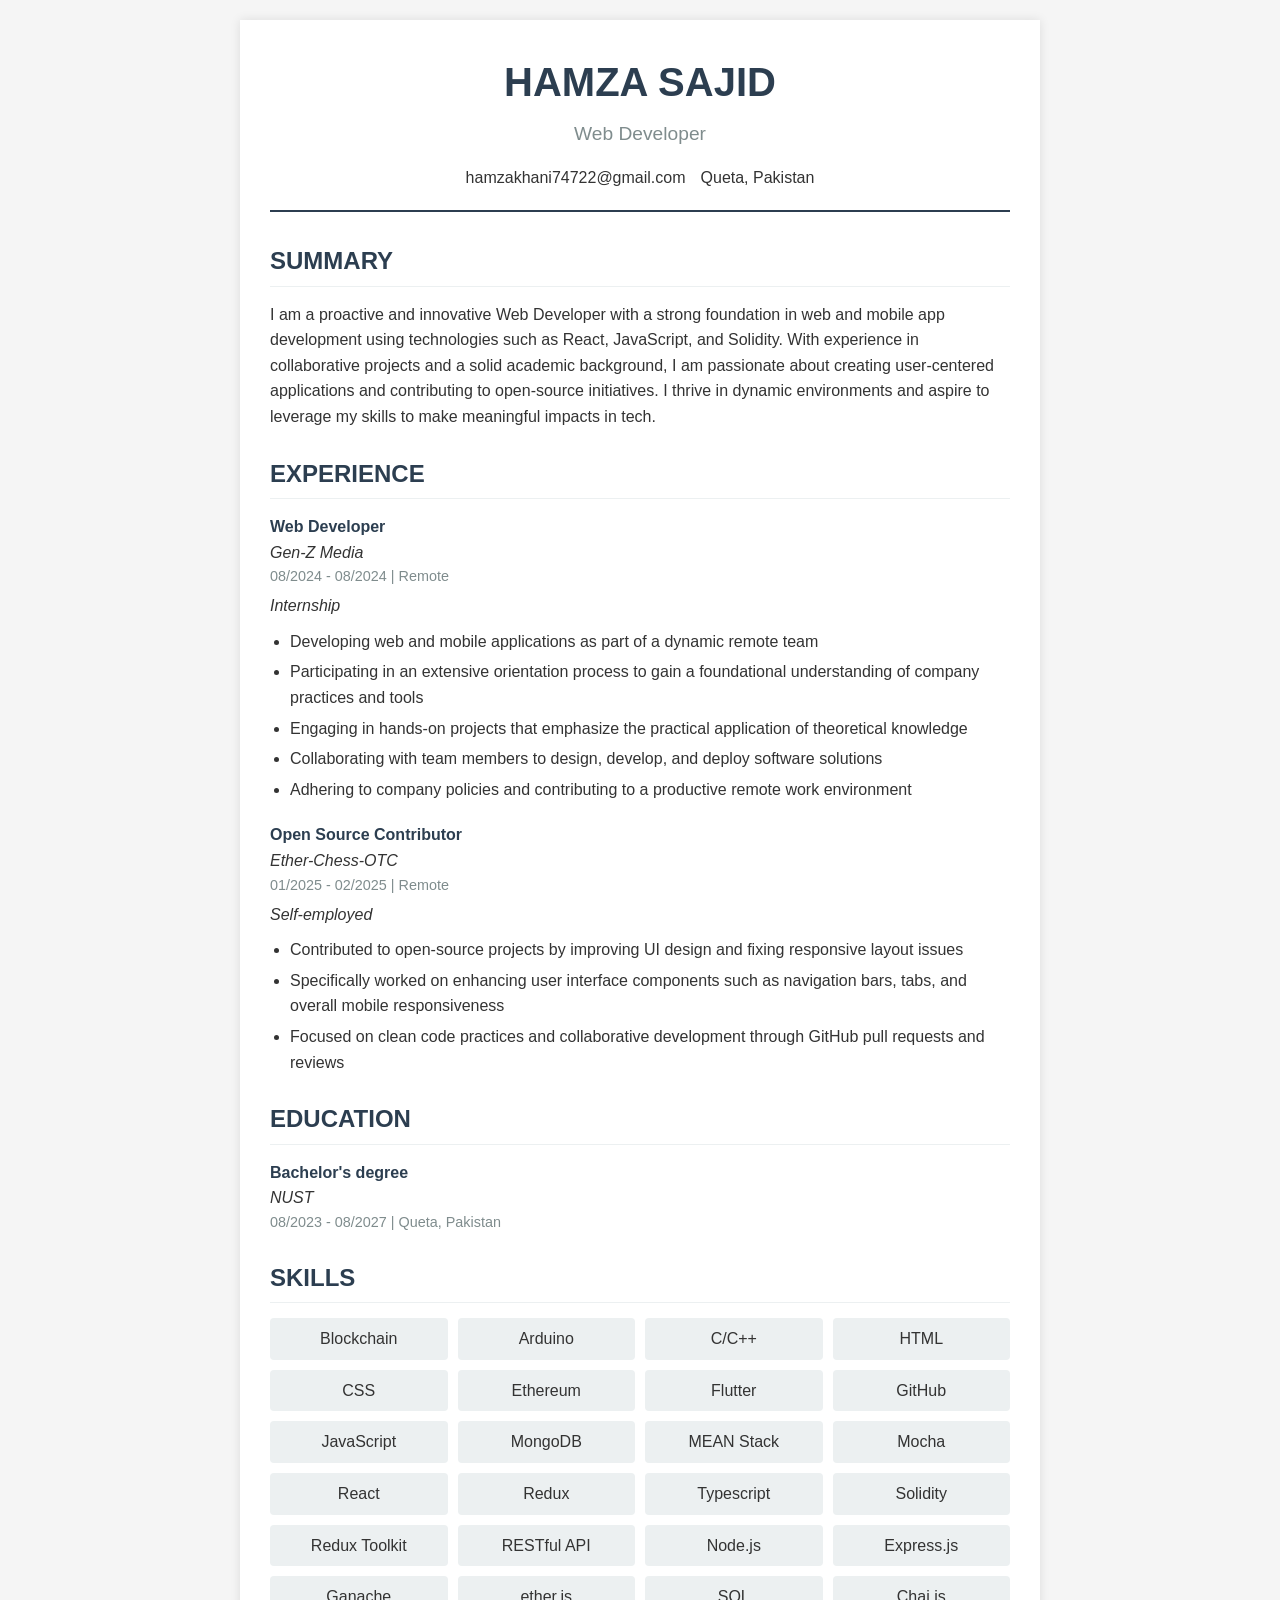
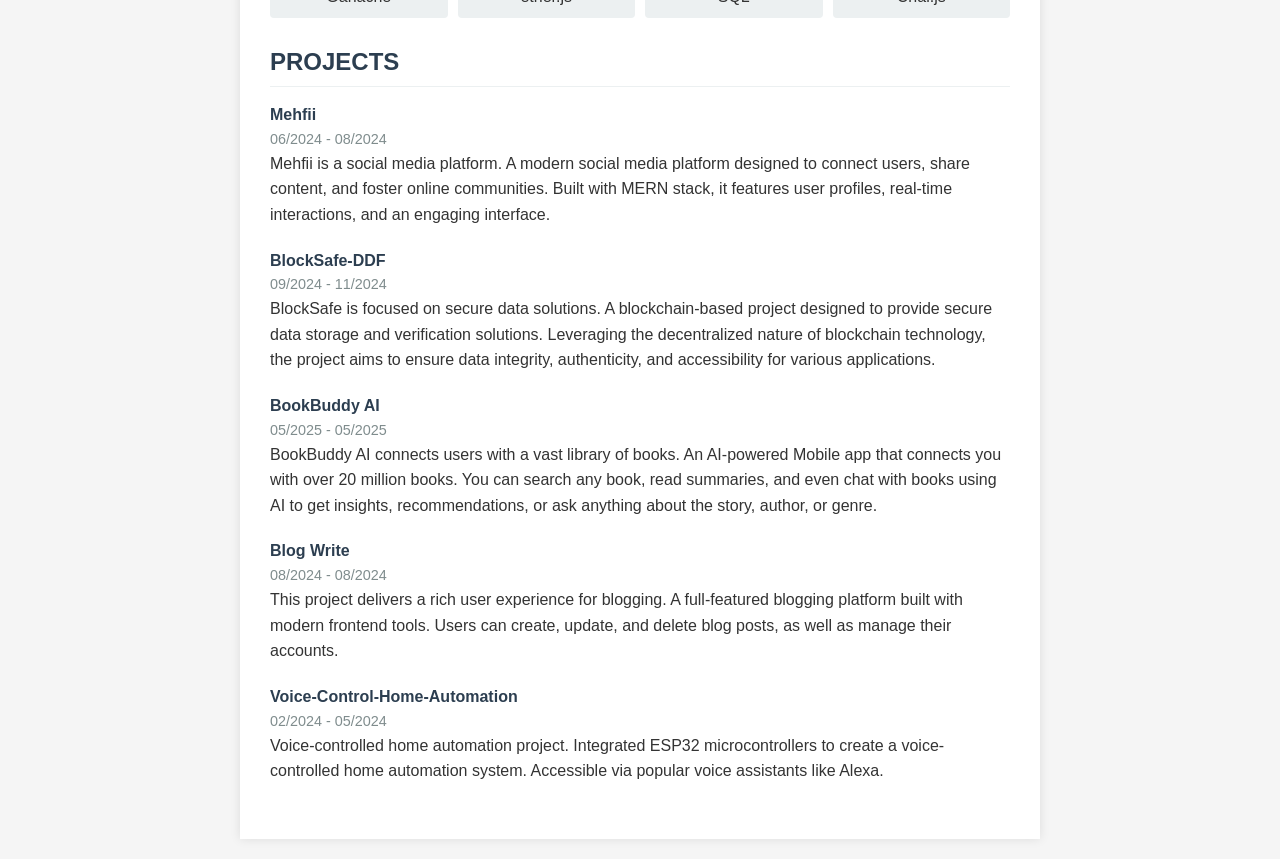
==== index.html @ 58090883 "Add initial resume layout and styling" ====
<!DOCTYPE html>
<html lang="en">
<head>
    <meta charset="UTF-8">
    <meta name="viewport" content="width=device-width, initial-scale=1.0">
    <link rel="stylesheet" href="style.css">
    <title>Hamza Sajid - Resume</title>
 
</head>
<body>
    <div class="resume-container">
        <header>
            <h1>HAMZA SAJID</h1>
            <div class="title">Web Developer</div>
            <div class="contact-info">
                <div>hamzakhani74722@gmail.com</div>
                <div>Queta, Pakistan</div>
            </div>
        </header>
        
        <section id="summary">
            <h2>SUMMARY</h2>
            <p>I am a proactive and innovative Web Developer with a strong foundation in web and mobile app development using technologies such as React, JavaScript, and Solidity. With experience in collaborative projects and a solid academic background, I am passionate about creating user-centered applications and contributing to open-source initiatives. I thrive in dynamic environments and aspire to leverage my skills to make meaningful impacts in tech.</p>
        </section>
        
        <section id="experience">
            <h2>EXPERIENCE</h2>
            
            <div class="experience-item">
                <div class="job-title">Web Developer</div>
                <div class="company">Gen-Z Media</div>
                <div class="date">08/2024 - 08/2024 | Remote</div>
                <div style="font-style: italic; margin: 5px 0;">Internship</div>
                <ul>
                    <li>Developing web and mobile applications as part of a dynamic remote team</li>
                    <li>Participating in an extensive orientation process to gain a foundational understanding of company practices and tools</li>
                    <li>Engaging in hands-on projects that emphasize the practical application of theoretical knowledge</li>
                    <li>Collaborating with team members to design, develop, and deploy software solutions</li>
                    <li>Adhering to company policies and contributing to a productive remote work environment</li>
                </ul>
            </div>
            
            <div class="experience-item">
                <div class="job-title">Open Source Contributor</div>
                <div class="company">Ether-Chess-OTC</div>
                <div class="date">01/2025 - 02/2025 | Remote</div>
                <div style="font-style: italic; margin: 5px 0;">Self-employed</div>
                <ul>
                    <li>Contributed to open-source projects by improving UI design and fixing responsive layout issues</li>
                    <li>Specifically worked on enhancing user interface components such as navigation bars, tabs, and overall mobile responsiveness</li>
                    <li>Focused on clean code practices and collaborative development through GitHub pull requests and reviews</li>
                </ul>
            </div>
        </section>
        
        <section id="education">
            <h2>EDUCATION</h2>
            <div class="education-item">
                <div class="job-title">Bachelor's degree</div>
                <div class="company">NUST</div>
                <div class="date">08/2023 - 08/2027 | Queta, Pakistan</div>
            </div>
        </section>
        
        <section id="skills">
            <h2>SKILLS</h2>
            <div class="skills-grid">
                <div class="skill-item">Blockchain</div>
                <div class="skill-item">Arduino</div>
                <div class="skill-item">C/C++</div>
                <div class="skill-item">HTML</div>
                <div class="skill-item">CSS</div>
                <div class="skill-item">Ethereum</div>
                <div class="skill-item">Flutter</div>
                <div class="skill-item">GitHub</div>
                <div class="skill-item">JavaScript</div>
                <div class="skill-item">MongoDB</div>
                <div class="skill-item">MEAN Stack</div>
                <div class="skill-item">Mocha</div>
                <div class="skill-item">React</div>
                <div class="skill-item">Redux</div>
                <div class="skill-item">Typescript</div>
                <div class="skill-item">Solidity</div>
                <div class="skill-item">Redux Toolkit</div>
                <div class="skill-item">RESTful API</div>
                <div class="skill-item">Node.js</div>
                <div class="skill-item">Express.js</div>
                <div class="skill-item">Ganache</div>
                <div class="skill-item">ether.js</div>
                <div class="skill-item">SQL</div>
                <div class="skill-item">Chai.js</div>
            </div>
        </section>
        
        <section id="projects">
            <h2>PROJECTS</h2>
            
            <div class="project-item">
                <div class="job-title">Mehfii</div>
                <div class="date">06/2024 - 08/2024</div>
                <p>Mehfii is a social media platform. A modern social media platform designed to connect users, share content, and foster online communities. Built with MERN stack, it features user profiles, real-time interactions, and an engaging interface.</p>
            </div>
            
            <div class="project-item">
                <div class="job-title">BlockSafe-DDF</div>
                <div class="date">09/2024 - 11/2024</div>
                <p>BlockSafe is focused on secure data solutions. A blockchain-based project designed to provide secure data storage and verification solutions. Leveraging the decentralized nature of blockchain technology, the project aims to ensure data integrity, authenticity, and accessibility for various applications.</p>
            </div>
            
            <div class="project-item">
                <div class="job-title">BookBuddy AI</div>
                <div class="date">05/2025 - 05/2025</div>
                <p>BookBuddy AI connects users with a vast library of books. An AI-powered Mobile app that connects you with over 20 million books. You can search any book, read summaries, and even chat with books using AI to get insights, recommendations, or ask anything about the story, author, or genre.</p>
            </div>
            
            <div class="project-item">
                <div class="job-title">Blog Write</div>
                <div class="date">08/2024 - 08/2024</div>
                <p>This project delivers a rich user experience for blogging. A full-featured blogging platform built with modern frontend tools. Users can create, update, and delete blog posts, as well as manage their accounts.</p>
            </div>
            
            <div class="project-item">
                <div class="job-title">Voice-Control-Home-Automation</div>
                <div class="date">02/2024 - 05/2024</div>
                <p>Voice-controlled home automation project. Integrated ESP32 microcontrollers to create a voice-controlled home automation system. Accessible via popular voice assistants like Alexa.</p>
            </div>
        </section>
    </div>
</body>
</html>
---- style.css ----
* {
            margin: 0;
            padding: 0;
            box-sizing: border-box;
            font-family: 'Segoe UI', Tahoma, Geneva, Verdana, sans-serif;
        }
        
        body {
            line-height: 1.6;
            color: #333;
            background-color: #f5f5f5;
            padding: 20px;
        }
        
        .resume-container {
            max-width: 800px;
            margin: 0 auto;
            background: white;
            padding: 30px;
            box-shadow: 0 0 10px rgba(0,0,0,0.1);
        }
        
        header {
            text-align: center;
            margin-bottom: 30px;
            border-bottom: 2px solid #2c3e50;
            padding-bottom: 20px;
        }
        
        h1 {
            color: #2c3e50;
            font-size: 2.5rem;
            margin-bottom: 5px;
        }
        
        .title {
            font-size: 1.2rem;
            color: #7f8c8d;
            margin-bottom: 15px;
        }
        
        .contact-info {
            display: flex;
            justify-content: center;
            flex-wrap: wrap;
            gap: 15px;
            margin-top: 10px;
        }
        
        .contact-info div {
            display: flex;
            align-items: center;
        }
        
        section {
            margin-bottom: 25px;
        }
        
        h2 {
            color: #2c3e50;
            border-bottom: 1px solid #ecf0f1;
            padding-bottom: 5px;
            margin-bottom: 15px;
            font-size: 1.5rem;
        }
        
        .experience-item, .education-item, .project-item {
            margin-bottom: 20px;
        }
        
        .job-title {
            font-weight: bold;
            color: #2c3e50;
        }
        
        .company {
            font-style: italic;
        }
        
        .date {
            color: #7f8c8d;
            font-size: 0.9rem;
        }
        
        ul {
            padding-left: 20px;
            margin-top: 10px;
        }
        
        li {
            margin-bottom: 5px;
        }
        
        .skills-grid {
            display: grid;
            grid-template-columns: repeat(auto-fill, minmax(150px, 1fr));
            gap: 10px;
        }
        
        .skill-item {
            background: #ecf0f1;
            padding: 8px 12px;
            border-radius: 4px;
            text-align: center;
        }
        
        @media (max-width: 600px) {
            .resume-container {
                padding: 15px;
            }
            
            h1 {
                font-size: 2rem;
            }
            
            .contact-info {
                flex-direction: column;
                align-items: center;
                gap: 5px;
            }
            
            .skills-grid {
                grid-template-columns: repeat(auto-fill, minmax(120px, 1fr));
            }
        }
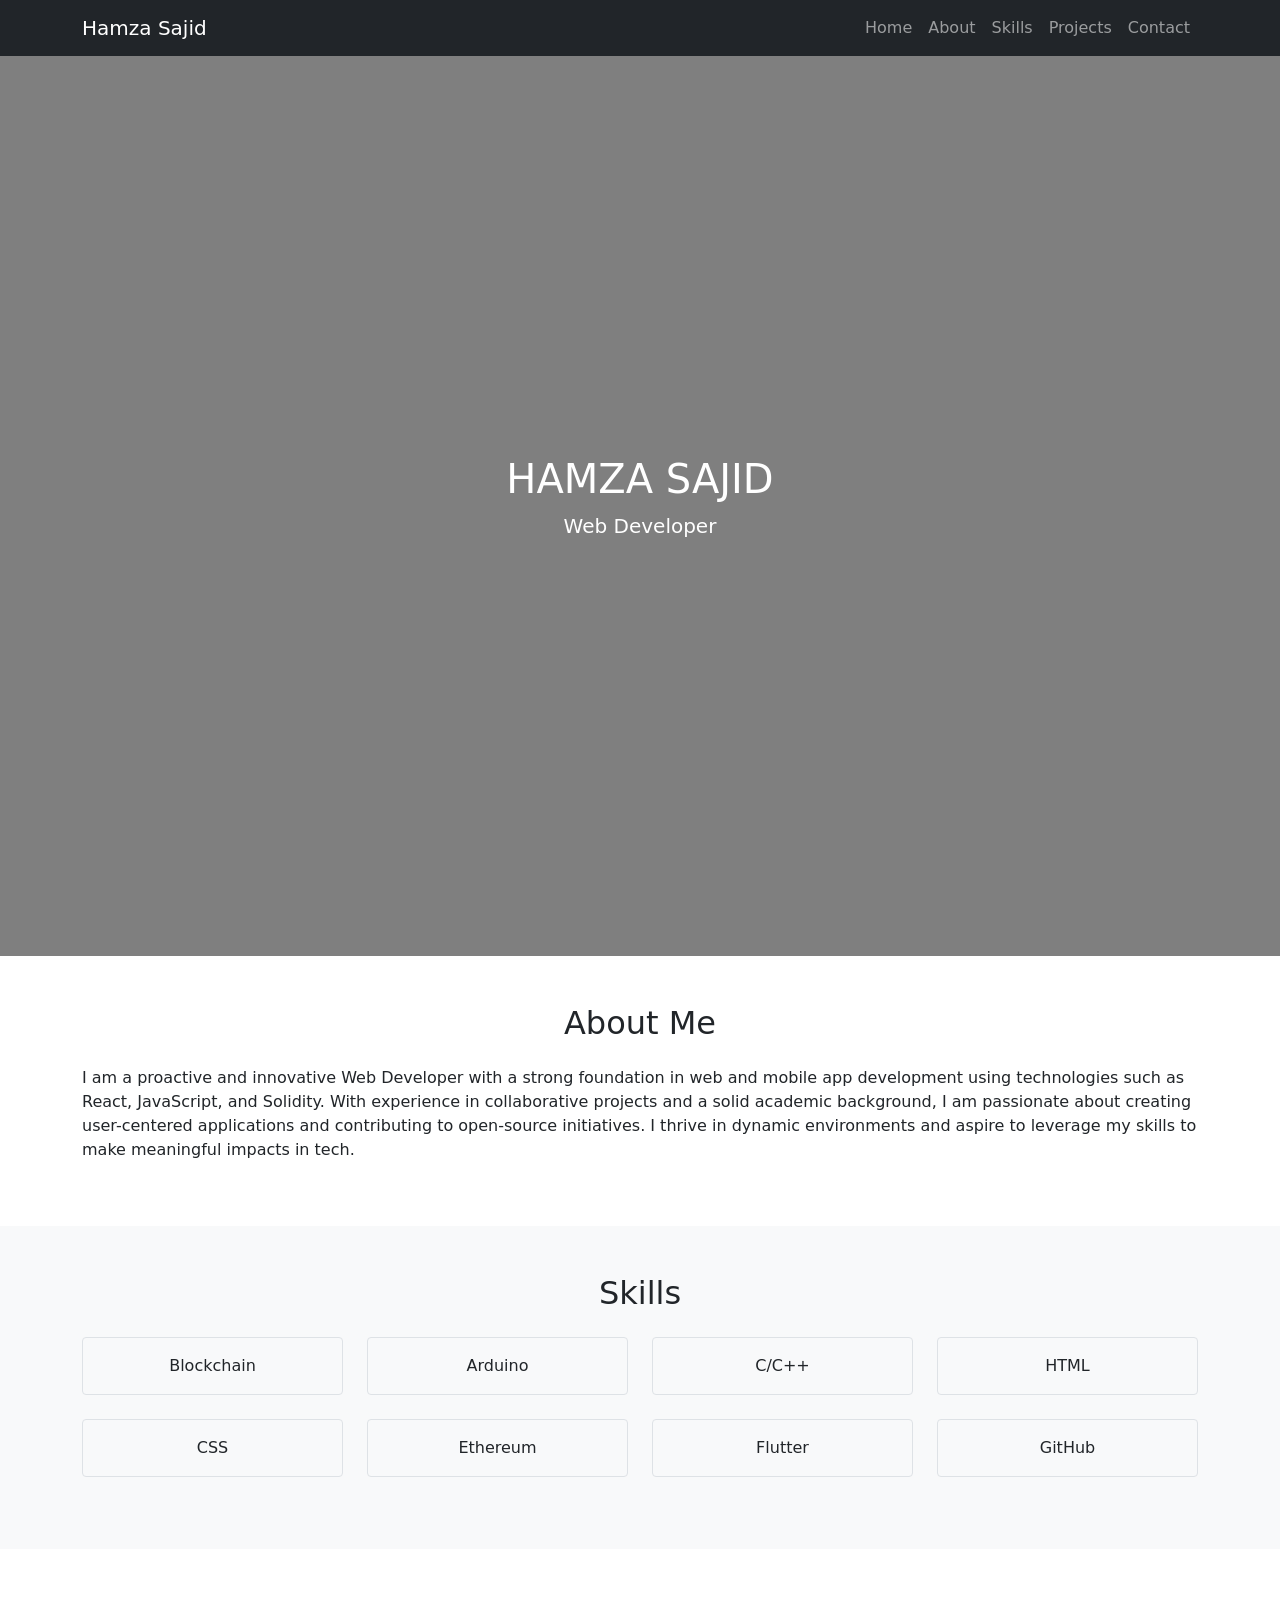
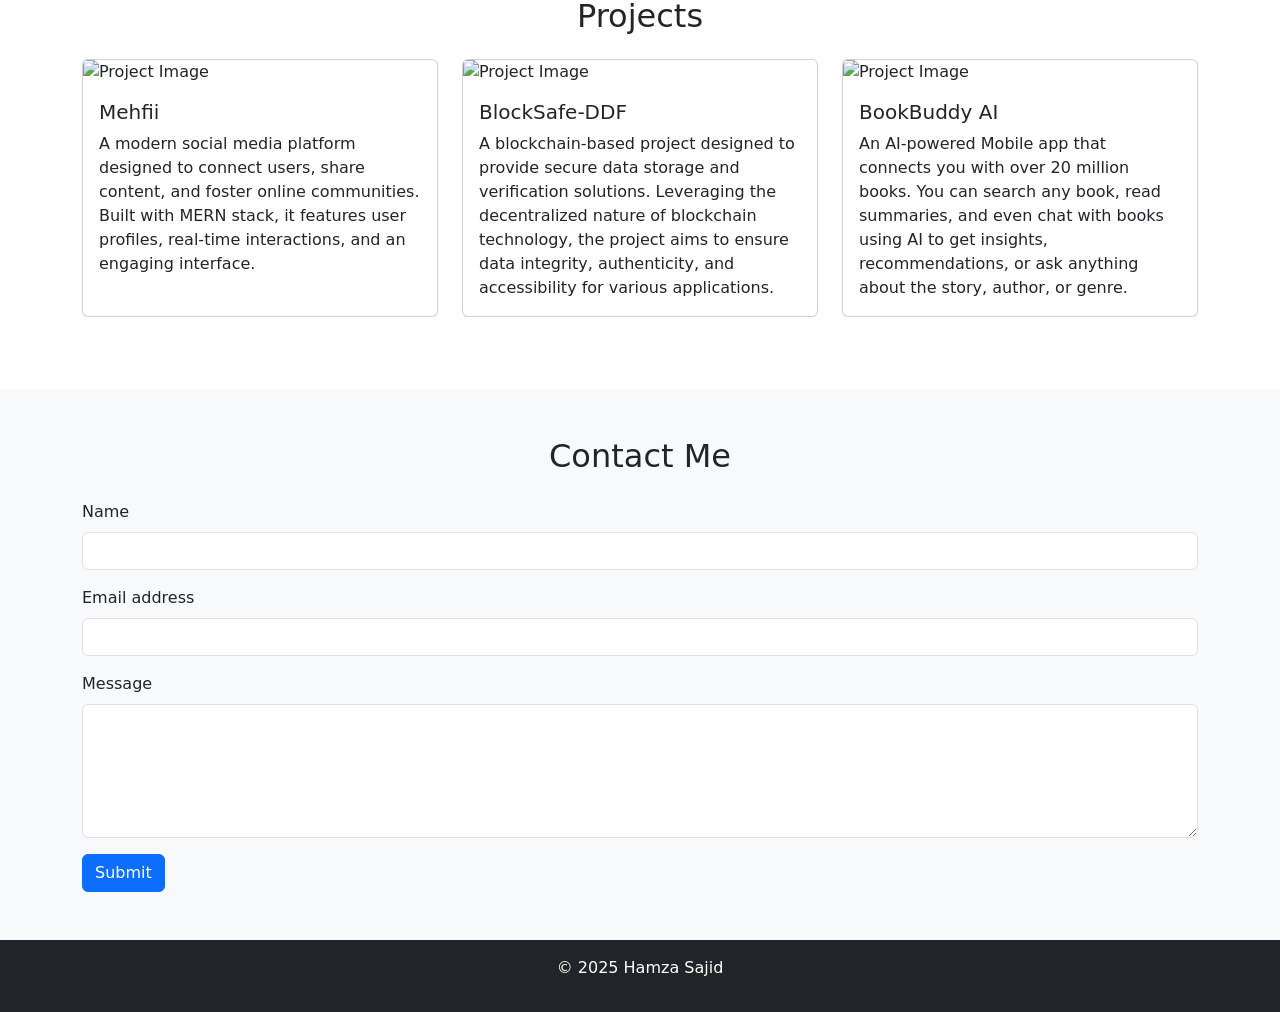
==== commit 1ff9b2c8: "Add files via upload" ====
--- a/index.html
+++ b/index.html
@@ -3,128 +3,153 @@
 <head>
     <meta charset="UTF-8">
     <meta name="viewport" content="width=device-width, initial-scale=1.0">
+    <title>Hamza Sajid - Portfolio</title>
+    <!-- Bootstrap CSS -->
+    <link href="https://cdn.jsdelivr.net/npm/bootstrap@5.3.3/dist/css/bootstrap.min.css" rel="stylesheet" integrity="sha384-QWTKZyjpPEjISv5WaRU9OFeRpok6YctnYmDr5pNlyT2bRjXh0JMhjY6hW+ALEwIH" crossorigin="anonymous">
     <link rel="stylesheet" href="style.css">
-    <title>Hamza Sajid - Resume</title>
- 
 </head>
 <body>
-    <div class="resume-container">
-        <header>
-            <h1>HAMZA SAJID</h1>
-            <div class="title">Web Developer</div>
-            <div class="contact-info">
-                <div>hamzakhani74722@gmail.com</div>
-                <div>Queta, Pakistan</div>
-            </div>
-        </header>
-        
-        <section id="summary">
-            <h2>SUMMARY</h2>
-            <p>I am a proactive and innovative Web Developer with a strong foundation in web and mobile app development using technologies such as React, JavaScript, and Solidity. With experience in collaborative projects and a solid academic background, I am passionate about creating user-centered applications and contributing to open-source initiatives. I thrive in dynamic environments and aspire to leverage my skills to make meaningful impacts in tech.</p>
-        </section>
-        
-        <section id="experience">
-            <h2>EXPERIENCE</h2>
-            
-            <div class="experience-item">
-                <div class="job-title">Web Developer</div>
-                <div class="company">Gen-Z Media</div>
-                <div class="date">08/2024 - 08/2024 | Remote</div>
-                <div style="font-style: italic; margin: 5px 0;">Internship</div>
-                <ul>
-                    <li>Developing web and mobile applications as part of a dynamic remote team</li>
-                    <li>Participating in an extensive orientation process to gain a foundational understanding of company practices and tools</li>
-                    <li>Engaging in hands-on projects that emphasize the practical application of theoretical knowledge</li>
-                    <li>Collaborating with team members to design, develop, and deploy software solutions</li>
-                    <li>Adhering to company policies and contributing to a productive remote work environment</li>
+    <!-- Navigation Bar -->
+    <nav class="navbar navbar-expand-lg navbar-dark bg-dark fixed-top">
+        <div class="container">
+            <a class="navbar-brand" href="#">Hamza Sajid</a>
+            <button class="navbar-toggler" type="button" data-bs-toggle="collapse" data-bs-target="#navbarNav" aria-controls="navbarNav" aria-expanded="false" aria-label="Toggle navigation">
+                <span class="navbar-toggler-icon"></span>
+            </button>
+            <div class="collapse navbar-collapse" id="navbarNav">
+                <ul class="navbar-nav ms-auto">
+                    <li class="nav-item">
+                        <a class="nav-link" href="#home">Home</a>
+                    </li>
+                    <li class="nav-item">
+                        <a class="nav-link" href="#about">About</a>
+                    </li>
+                    <li class="nav-item">
+                        <a class="nav-link" href="#skills">Skills</a>
+                    </li>
+                    <li class="nav-item">
+                        <a class="nav-link" href="#projects">Projects</a>
+                    </li>
+                    <li class="nav-item">
+                        <a class="nav-link" href="#contact">Contact</a>
+                    </li>
                 </ul>
             </div>
-            
-            <div class="experience-item">
-                <div class="job-title">Open Source Contributor</div>
-                <div class="company">Ether-Chess-OTC</div>
-                <div class="date">01/2025 - 02/2025 | Remote</div>
-                <div style="font-style: italic; margin: 5px 0;">Self-employed</div>
-                <ul>
-                    <li>Contributed to open-source projects by improving UI design and fixing responsive layout issues</li>
-                    <li>Specifically worked on enhancing user interface components such as navigation bars, tabs, and overall mobile responsiveness</li>
-                    <li>Focused on clean code practices and collaborative development through GitHub pull requests and reviews</li>
-                </ul>
+        </div>
+    </nav>
+
+    <!-- Home Section -->
+    <header id="home" class="d-flex align-items-center">
+        <div class="container text-center">
+            <h1>HAMZA SAJID</h1>
+            <p class="lead">Web Developer</p>
+        </div>
+    </header>
+
+    <!-- About Section -->
+    <section id="about" class="py-5">
+        <div class="container">
+            <h2 class="text-center mb-4">About Me</h2>
+            <p>I am a proactive and innovative Web Developer with a strong foundation in web and mobile app development using technologies such as React, JavaScript, and Solidity. With experience in collaborative projects and a solid academic background, I am passionate about creating user-centered applications and contributing to open-source initiatives. I thrive in dynamic environments and aspire to leverage my skills to make meaningful impacts in tech.</p>
+        </div>
+    </section>
+
+    <!-- Skills Section -->
+    <section id="skills" class="bg-light py-5">
+        <div class="container">
+            <h2 class="text-center mb-4">Skills</h2>
+            <div class="row">
+                <div class="col-md-3 col-sm-6 mb-4">
+                    <div class="skill-item">Blockchain</div>
+                </div>
+                <div class="col-md-3 col-sm-6 mb-4">
+                    <div class="skill-item">Arduino</div>
+                </div>
+                <div class="col-md-3 col-sm-6 mb-4">
+                    <div class="skill-item">C/C++</div>
+                </div>
+                <div class="col-md-3 col-sm-6 mb-4">
+                    <div class="skill-item">HTML</div>
+                </div>
+                <div class="col-md-3 col-sm-6 mb-4">
+                    <div class="skill-item">CSS</div>
+                </div>
+                <div class="col-md-3 col-sm-6 mb-4">
+                    <div class="skill-item">Ethereum</div>
+                </div>
+                <div class="col-md-3 col-sm-6 mb-4">
+                    <div class="skill-item">Flutter</div>
+                </div>
+                <div class="col-md-3 col-sm-6 mb-4">
+                    <div class="skill-item">GitHub</div>
+                </div>
             </div>
-        </section>
-        
-        <section id="education">
-            <h2>EDUCATION</h2>
-            <div class="education-item">
-                <div class="job-title">Bachelor's degree</div>
-                <div class="company">NUST</div>
-                <div class="date">08/2023 - 08/2027 | Queta, Pakistan</div>
+        </div>
+    </section>
+
+    <!-- Projects Section -->
+    <section id="projects" class="py-5">
+        <div class="container">
+            <h2 class="text-center mb-4">Projects</h2>
+            <div class="row">
+                <div class="col-md-4 mb-4">
+                    <div class="card">
+                        <img src="https://via.placeholder.com/300" class="card-img-top" alt="Project Image">
+                        <div class="card-body">
+                            <h5 class="card-title">Mehfii</h5>
+                            <p class="card-text">A modern social media platform designed to connect users, share content, and foster online communities. Built with MERN stack, it features user profiles, real-time interactions, and an engaging interface.</p>
+                        </div>
+                    </div>
+                </div>
+                <div class="col-md-4 mb-4">
+                    <div class="card">
+                        <img src="https://via.placeholder.com/300" class="card-img-top" alt="Project Image">
+                        <div class="card-body">
+                            <h5 class="card-title">BlockSafe-DDF</h5>
+                            <p class="card-text">A blockchain-based project designed to provide secure data storage and verification solutions. Leveraging the decentralized nature of blockchain technology, the project aims to ensure data integrity, authenticity, and accessibility for various applications.</p>
+                        </div>
+                    </div>
+                </div>
+                <div class="col-md-4 mb-4">
+                    <div class="card">
+                        <img src="https://via.placeholder.com/300" class="card-img-top" alt="Project Image">
+                        <div class="card-body">
+                            <h5 class="card-title">BookBuddy AI</h5>
+                            <p class="card-text">An AI-powered Mobile app that connects you with over 20 million books. You can search any book, read summaries, and even chat with books using AI to get insights, recommendations, or ask anything about the story, author, or genre.</p>
+                        </div>
+                    </div>
+                </div>
             </div>
-        </section>
-        
-        <section id="skills">
-            <h2>SKILLS</h2>
-            <div class="skills-grid">
-                <div class="skill-item">Blockchain</div>
-                <div class="skill-item">Arduino</div>
-                <div class="skill-item">C/C++</div>
-                <div class="skill-item">HTML</div>
-                <div class="skill-item">CSS</div>
-                <div class="skill-item">Ethereum</div>
-                <div class="skill-item">Flutter</div>
-                <div class="skill-item">GitHub</div>
-                <div class="skill-item">JavaScript</div>
-                <div class="skill-item">MongoDB</div>
-                <div class="skill-item">MEAN Stack</div>
-                <div class="skill-item">Mocha</div>
-                <div class="skill-item">React</div>
-                <div class="skill-item">Redux</div>
-                <div class="skill-item">Typescript</div>
-                <div class="skill-item">Solidity</div>
-                <div class="skill-item">Redux Toolkit</div>
-                <div class="skill-item">RESTful API</div>
-                <div class="skill-item">Node.js</div>
-                <div class="skill-item">Express.js</div>
-                <div class="skill-item">Ganache</div>
-                <div class="skill-item">ether.js</div>
-                <div class="skill-item">SQL</div>
-                <div class="skill-item">Chai.js</div>
-            </div>
-        </section>
-        
-        <section id="projects">
-            <h2>PROJECTS</h2>
-            
-            <div class="project-item">
-                <div class="job-title">Mehfii</div>
-                <div class="date">06/2024 - 08/2024</div>
-                <p>Mehfii is a social media platform. A modern social media platform designed to connect users, share content, and foster online communities. Built with MERN stack, it features user profiles, real-time interactions, and an engaging interface.</p>
-            </div>
-            
-            <div class="project-item">
-                <div class="job-title">BlockSafe-DDF</div>
-                <div class="date">09/2024 - 11/2024</div>
-                <p>BlockSafe is focused on secure data solutions. A blockchain-based project designed to provide secure data storage and verification solutions. Leveraging the decentralized nature of blockchain technology, the project aims to ensure data integrity, authenticity, and accessibility for various applications.</p>
-            </div>
-            
-            <div class="project-item">
-                <div class="job-title">BookBuddy AI</div>
-                <div class="date">05/2025 - 05/2025</div>
-                <p>BookBuddy AI connects users with a vast library of books. An AI-powered Mobile app that connects you with over 20 million books. You can search any book, read summaries, and even chat with books using AI to get insights, recommendations, or ask anything about the story, author, or genre.</p>
-            </div>
-            
-            <div class="project-item">
-                <div class="job-title">Blog Write</div>
-                <div class="date">08/2024 - 08/2024</div>
-                <p>This project delivers a rich user experience for blogging. A full-featured blogging platform built with modern frontend tools. Users can create, update, and delete blog posts, as well as manage their accounts.</p>
-            </div>
-            
-            <div class="project-item">
-                <div class="job-title">Voice-Control-Home-Automation</div>
-                <div class="date">02/2024 - 05/2024</div>
-                <p>Voice-controlled home automation project. Integrated ESP32 microcontrollers to create a voice-controlled home automation system. Accessible via popular voice assistants like Alexa.</p>
-            </div>
-        </section>
-    </div>
+        </div>
+    </section>
+
+    <!-- Contact Section -->
+    <section id="contact" class="bg-light py-5">
+        <div class="container">
+            <h2 class="text-center mb-4">Contact Me</h2>
+            <form>
+                <div class="mb-3">
+                    <label for="name" class="form-label">Name</label>
+                    <input type="text" class="form-control" id="name" required>
+                </div>
+                <div class="mb-3">
+                    <label for="email" class="form-label">Email address</label>
+                    <input type="email" class="form-control" id="email" required>
+                </div>
+                <div class="mb-3">
+                    <label for="message" class="form-label">Message</label>
+                    <textarea class="form-control" id="message" rows="5" required></textarea>
+                </div>
+                <button type="submit" class="btn btn-primary">Submit</button>
+            </form>
+        </div>
+    </section>
+
+    <footer class="bg-dark text-white text-center py-3">
+        <p>&copy; 2025 Hamza Sajid</p>
+    </footer>
+
+    <!-- Bootstrap JS -->
+    <script src="https://cdn.jsdelivr.net/npm/bootstrap@5.3.3/dist/js/bootstrap.bundle.min.js" integrity="sha384-YvpcrYf0tY3lHB60NNkmXc5s9fDVZLESaAA55NDzOxhy9GkcIdslK1eN7N6jIeHz" crossorigin="anonymous"></script>
 </body>
-</html>+</html>
--- a/style.css
+++ b/style.css
@@ -1,125 +1,23 @@
-* {
-            margin: 0;
-            padding: 0;
-            box-sizing: border-box;
-            font-family: 'Segoe UI', Tahoma, Geneva, Verdana, sans-serif;
-        }
-        
-        body {
-            line-height: 1.6;
-            color: #333;
-            background-color: #f5f5f5;
-            padding: 20px;
-        }
-        
-        .resume-container {
-            max-width: 800px;
-            margin: 0 auto;
-            background: white;
-            padding: 30px;
-            box-shadow: 0 0 10px rgba(0,0,0,0.1);
-        }
-        
-        header {
-            text-align: center;
-            margin-bottom: 30px;
-            border-bottom: 2px solid #2c3e50;
-            padding-bottom: 20px;
-        }
-        
-        h1 {
-            color: #2c3e50;
-            font-size: 2.5rem;
-            margin-bottom: 5px;
-        }
-        
-        .title {
-            font-size: 1.2rem;
-            color: #7f8c8d;
-            margin-bottom: 15px;
-        }
-        
-        .contact-info {
-            display: flex;
-            justify-content: center;
-            flex-wrap: wrap;
-            gap: 15px;
-            margin-top: 10px;
-        }
-        
-        .contact-info div {
-            display: flex;
-            align-items: center;
-        }
-        
-        section {
-            margin-bottom: 25px;
-        }
-        
-        h2 {
-            color: #2c3e50;
-            border-bottom: 1px solid #ecf0f1;
-            padding-bottom: 5px;
-            margin-bottom: 15px;
-            font-size: 1.5rem;
-        }
-        
-        .experience-item, .education-item, .project-item {
-            margin-bottom: 20px;
-        }
-        
-        .job-title {
-            font-weight: bold;
-            color: #2c3e50;
-        }
-        
-        .company {
-            font-style: italic;
-        }
-        
-        .date {
-            color: #7f8c8d;
-            font-size: 0.9rem;
-        }
-        
-        ul {
-            padding-left: 20px;
-            margin-top: 10px;
-        }
-        
-        li {
-            margin-bottom: 5px;
-        }
-        
-        .skills-grid {
-            display: grid;
-            grid-template-columns: repeat(auto-fill, minmax(150px, 1fr));
-            gap: 10px;
-        }
-        
-        .skill-item {
-            background: #ecf0f1;
-            padding: 8px 12px;
-            border-radius: 4px;
-            text-align: center;
-        }
-        
-        @media (max-width: 600px) {
-            .resume-container {
-                padding: 15px;
-            }
-            
-            h1 {
-                font-size: 2rem;
-            }
-            
-            .contact-info {
-                flex-direction: column;
-                align-items: center;
-                gap: 5px;
-            }
-            
-            .skills-grid {
-                grid-template-columns: repeat(auto-fill, minmax(120px, 1fr));
-            }
-        }+body {
+    padding-top: 56px; /* Adjust for fixed navbar */
+}
+
+header {
+    height: 100vh;
+    background: linear-gradient(rgba(0, 0, 0, 0.5), rgba(0, 0, 0, 0.5)), url('https://via.placeholder.com/1920x1080');
+    background-size: cover;
+    background-position: center;
+    color: white;
+}
+
+.skill-item {
+    background-color: #f8f9fa;
+    border: 1px solid #dee2e6;
+    border-radius: .25rem;
+    padding: 1rem;
+    text-align: center;
+}
+
+.card {
+    height: 100%;
+}
